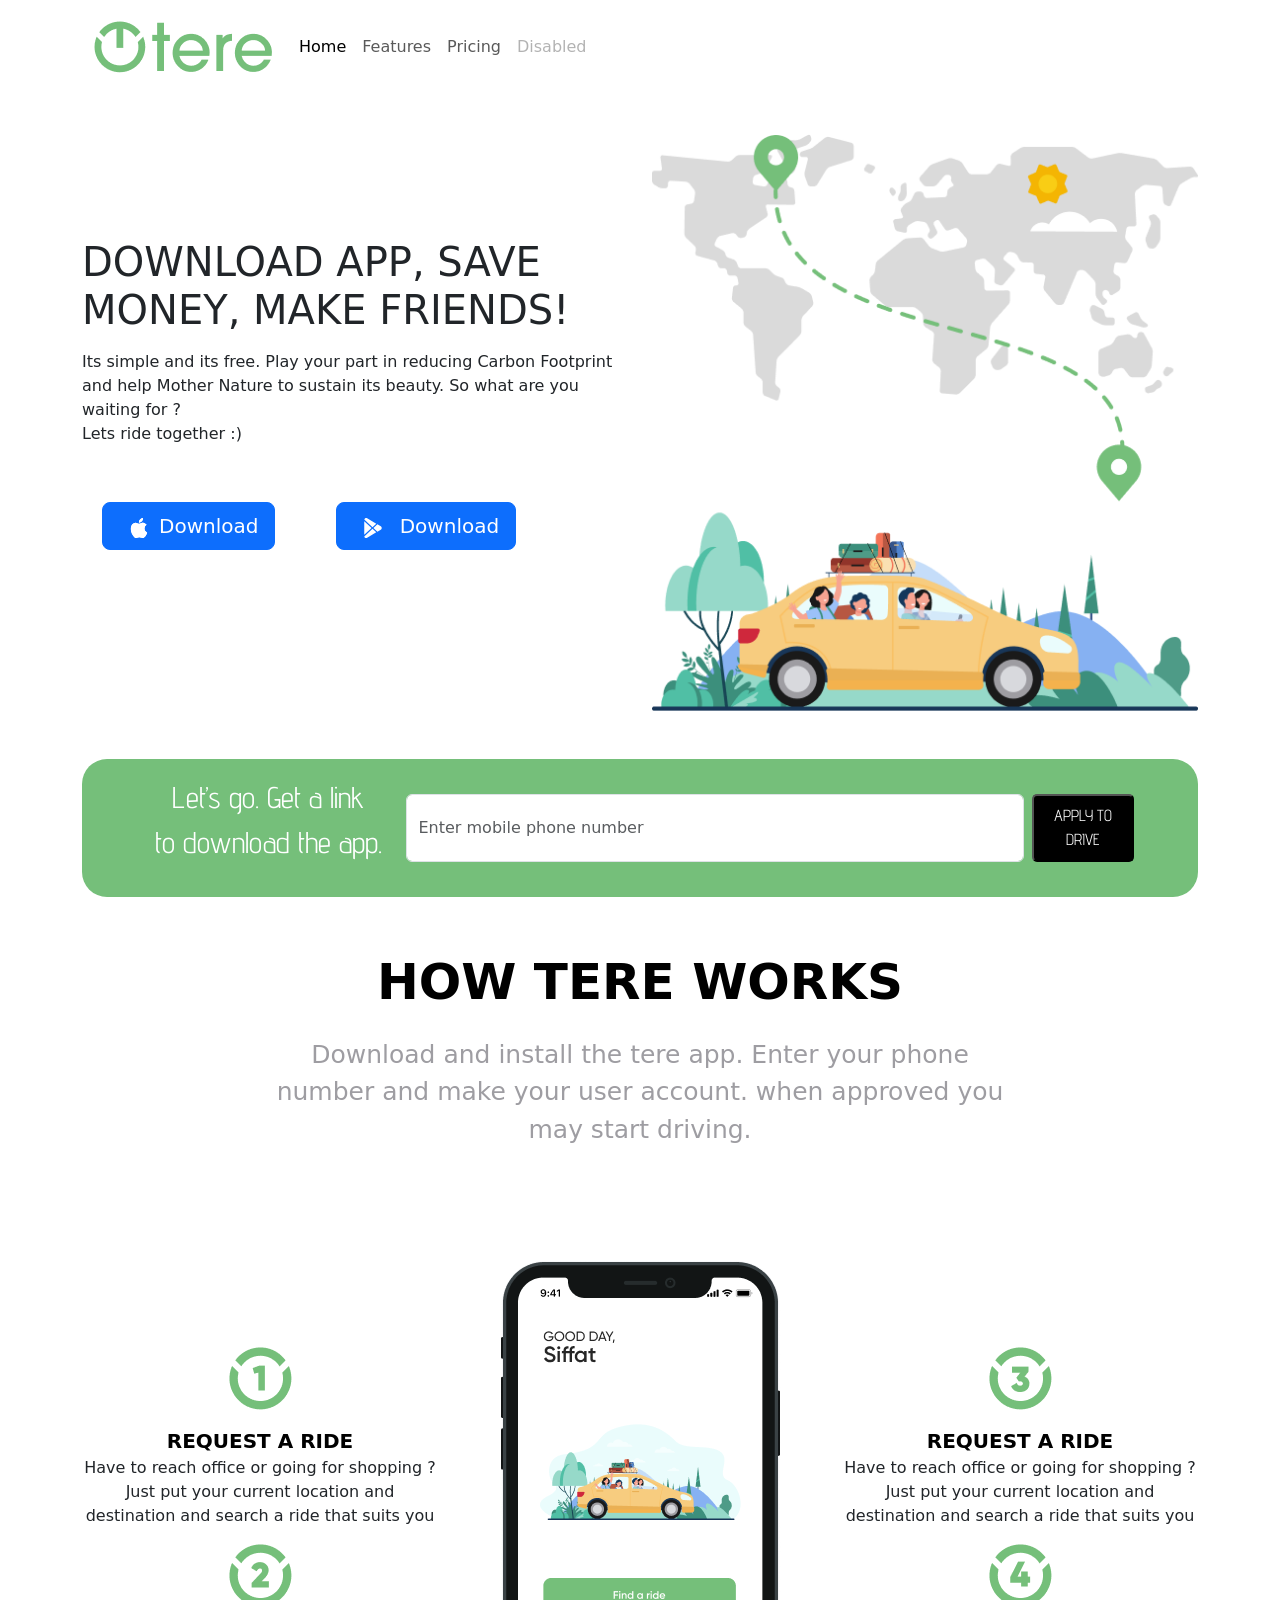
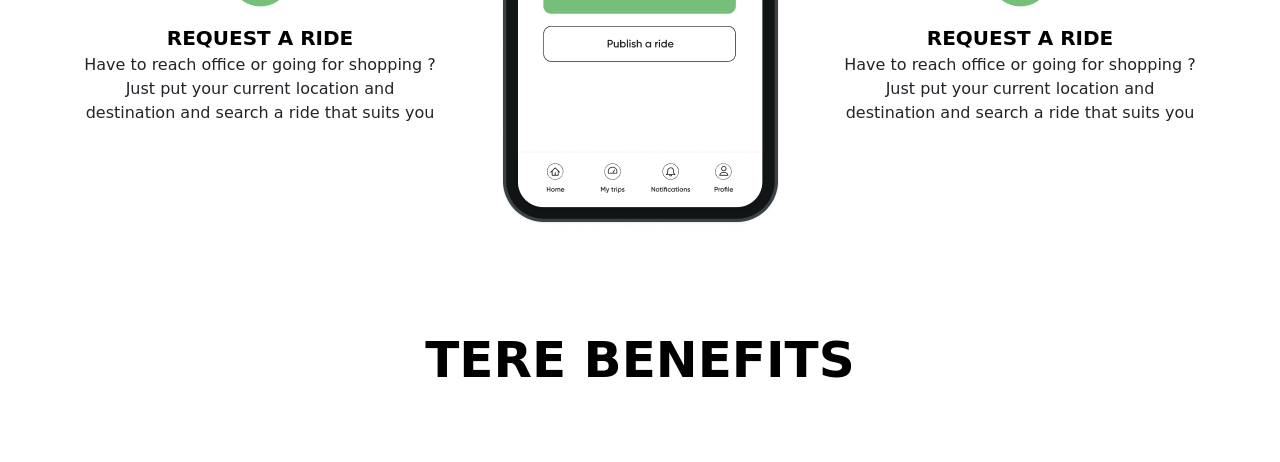
==== index.html @ 5415f6df "nav,main search" ====
<!DOCTYPE html>
<html lang="en">
<head>
  <meta charset="UTF-8">
  <meta http-equiv="X-UA-Compatible" content="IE=edge">
  <meta name="viewport" content="width=device-width, initial-scale=1.0">
  <title>Otere</title>
  <link rel="stylesheet" href="styles/style.css">
  <link rel="preconnect" href="https://fonts.googleapis.com"><link rel="preconnect" href="https://fonts.gstatic.com" crossorigin><link href="https://fonts.googleapis.com/css2?family=Advent+Pro:wght@500;700&family=Nunito:wght@400;600;800&display=swap" rel="stylesheet">
  <link href="https://cdn.jsdelivr.net/npm/bootstrap@5.2.3/dist/css/bootstrap.min.css" rel="stylesheet" integrity="sha384-rbsA2VBKQhggwzxH7pPCaAqO46MgnOM80zW1RWuH61DGLwZJEdK2Kadq2F9CUG65" crossorigin="anonymous">
</body>
</head>
<body>
  <!-- Cozlov Alexei 10.12.2022 -->
  <header class="container my-2">
    <nav class="navbar navbar-expand-lg navbar-light bg-white">
      <div class="container-fluid">
        <img class="navbar-brand" href="#" src="styles/img/logo.png">
        <button class="navbar-toggler" type="button" data-bs-toggle="collapse" data-bs-target="#navbarNav" aria-controls="navbarNav" aria-expanded="false" aria-label="Toggle navigation">
          <span class="navbar-toggler-icon"></span>
        </button>
        <div class="collapse navbar-collapse" id="navbarNav">
          <ul class="navbar-nav">
            <li class="nav-item">
              <a class="nav-link active" aria-current="page" href="#">Home</a>
            </li>
            <li class="nav-item">
              <a class="nav-link" href="#">Features</a>
            </li>
            <li class="nav-item">
              <a class="nav-link" href="#">Pricing</a>
            </li>
            <li class="nav-item">
              <a class="nav-link disabled" href="#" tabindex="-1" aria-disabled="true">Disabled</a>
            </li>
          </ul>
        </div>
      </div>
    </nav>
  </header>
  <div class="container my-5 align-middle">
    <div class="row d-flex align-items-center" >
      <div class="col-md-6 col-sm-12">
        
        <header class="">
          <h1>DOWNLOAD APP,
            SAVE MONEY, MAKE
            FRIENDS!</h1>
        </header>
        <p class="my-3">Its simple and its free. Play your part in reducing Carbon Footprint and help Mother Nature to sustain its beauty. So what are you waiting for ? </br> 
          Lets ride together :) </p>
        <div class="row text-center my-5">
          <div class="col-md-5 ">
            <button type="button" class="btn btn-primary btn-lg my-2 button-market">
              <svg xmlns="http://www.w3.org/2000/svg" width="40" height="20" fill="currentColor" class="bi bi-apple" viewBox="0 0 16 16">
                <path d="M11.182.008C11.148-.03 9.923.023 8.857 1.18c-1.066 1.156-.902 2.482-.878 2.516.024.034 1.52.087 2.475-1.258.955-1.345.762-2.391.728-2.43Zm3.314 11.733c-.048-.096-2.325-1.234-2.113-3.422.212-2.189 1.675-2.789 1.698-2.854.023-.065-.597-.79-1.254-1.157a3.692 3.692 0 0 0-1.563-.434c-.108-.003-.483-.095-1.254.116-.508.139-1.653.589-1.968.607-.316.018-1.256-.522-2.267-.665-.647-.125-1.333.131-1.824.328-.49.196-1.422.754-2.074 2.237-.652 1.482-.311 3.83-.067 4.56.244.729.625 1.924 1.273 2.796.576.984 1.34 1.667 1.659 1.899.319.232 1.219.386 1.843.067.502-.308 1.408-.485 1.766-.472.357.013 1.061.154 1.782.539.571.197 1.111.115 1.652-.105.541-.221 1.324-1.059 2.238-2.758.347-.79.505-1.217.473-1.282Z"/>
                <path d="M11.182.008C11.148-.03 9.923.023 8.857 1.18c-1.066 1.156-.902 2.482-.878 2.516.024.034 1.52.087 2.475-1.258.955-1.345.762-2.391.728-2.43Zm3.314 11.733c-.048-.096-2.325-1.234-2.113-3.422.212-2.189 1.675-2.789 1.698-2.854.023-.065-.597-.79-1.254-1.157a3.692 3.692 0 0 0-1.563-.434c-.108-.003-.483-.095-1.254.116-.508.139-1.653.589-1.968.607-.316.018-1.256-.522-2.267-.665-.647-.125-1.333.131-1.824.328-.49.196-1.422.754-2.074 2.237-.652 1.482-.311 3.83-.067 4.56.244.729.625 1.924 1.273 2.796.576.984 1.34 1.667 1.659 1.899.319.232 1.219.386 1.843.067.502-.308 1.408-.485 1.766-.472.357.013 1.061.154 1.782.539.571.197 1.111.115 1.652-.105.541-.221 1.324-1.059 2.238-2.758.347-.79.505-1.217.473-1.282Z"/>
              </svg>Download</button>
          </div>
          <div class="col-md-5">
            <button type="button" class="btn btn-primary btn-lg my-2">
              <svg xmlns="http://www.w3.org/2000/svg" width="40" height="20" fill="currentColor" class="bi bi-google-play" viewBox="0 0 16 16">
                <path d="M14.222 9.374c1.037-.61 1.037-2.137 0-2.748L11.528 5.04 8.32 8l3.207 2.96 2.694-1.586Zm-3.595 2.116L7.583 8.68 1.03 14.73c.201 1.029 1.36 1.61 2.303 1.055l7.294-4.295ZM1 13.396V2.603L6.846 8 1 13.396ZM1.03 1.27l6.553 6.05 3.044-2.81L3.333.215C2.39-.341 1.231.24 1.03 1.27Z"/>
              </svg> Download</button>
          </div>
        </div>
      </div>
      <div class="col-md-6 col-sm-12">
        <img class = "w-100"src="styles/img/main.png" alt="main img">
      </div>
    </div>
  </div>
  <section class="container">
    <nav class="navbar navbar-light input-number">
      <div class="container-fluid text-center d-flex justify-content-center">
        <a class="navbar-brand p-2"><p class="input-text">Let’s go. Get a link</br>
          to download the app.</p></a>
        <form class="d-flex col-md-8 col-sm-12 my-2">
          <input class="form-control me-2" type="search" placeholder="Enter mobile phone number" aria-label="Enter mobile phone number">
          <button class="btn-input p-2" type="submit">APPLY TO DRIVE</button>
        </form>
      </div>
    </nav>
  </section>
  <section class="container my-5 text-center">
    <div class="row d-flex ">
      <header class="col-md-12"><p class="tere-works-header">HOW TERE WORKS</p></header>
      <div class="col-md-12"><p class="tere-works-text">Download and install the tere app. Enter your phone</br> number and make your user account. when approved you<br> may start driving.</p></div>
    </div>
    <div class="row my-5 d-flex align-items-center ">
      <div class="col-md-4 col-sm-12 ">
        <div class="row ">
          <figure><img src="styles/img/number1.png" alt="1"></figure>
          <header class="tere-works-info-title  ">REQUEST A RIDE</header>
        <p class="tere-works-info-text">Have to reach office or going for shopping ? 
          Just put your current location and destination and search a ride that suits you</p>
        </div>
        <div class="row">
          <figure><img src="styles/img/number2.png" alt="2"></figure>
          <header class="tere-works-info-title">REQUEST A RIDE</header>
        <p class="tere-works-info-text">Have to reach office or going for shopping ? 
          Just put your current location and destination and search a ride that suits you</p>
        </div>
      </div>
      <div class="col-md-4 col-sm-12 my-5"><img class="" src="styles/img/phone.png" alt="phone"></div>
      <div class="col-md-4 col-sm-12"> 
        <div class="row">
        <figure><img src="styles/img/number4.png" alt="1"></figure>
        <header class="tere-works-info-title">REQUEST A RIDE</header>
        <p class="tere-works-info-text">Have to reach office or going for shopping ? 
          Just put your current location and destination and search a ride that suits you</p>
      </div>
      <div class="row">
        <figure><img src="styles/img/number3.png" alt="2"></figure>
        <header class="tere-works-info-title">REQUEST A RIDE</header>
        <p class="tere-works-info-text">Have to reach office or going for shopping ? 
          Just put your current location and destination and search a ride that suits you</p>
      </div>
      </div>
    </div>
    </div>
  </section>
  <section class="container my-5">
    <div class="row text-center">
      <header class="col-md-12"><p class="tere-works-header">TERE BENEFITS</p></header>
    </div>
    <div class="row ">
      <div class="col-md-8 col-sm-12"></div>
      <div class="col-md-8 col-sm-12"></div>
    </div>
  </section>


  <script src="https://cdn.jsdelivr.net/npm/bootstrap@5.2.3/dist/js/bootstrap.bundle.min.js" integrity="sha384-kenU1KFdBIe4zVF0s0G1M5b4hcpxyD9F7jL+jjXkk+Q2h455rYXK/7HAuoJl+0I4" crossorigin="anonymous"></script> 
</body>
<!-- cozlov -->
</html>
---- styles/style.css ----
body{
  background: #ADACAC;
}
.input-number{
  background: #75BF7A;
  border-radius: 25px;
}
.input-text{
  color: #fff;
  font-family: 'Advent Pro', sans-serif;
  font-size: 30px;
}
.btn-input{
  background: #000000;
  color: #fff;
  border-radius: 5px;
  font-family: 'Advent Pro', sans-serif;
}

.btn-input :hover {
  background: #fff;
}

/* tere works */
.tere-works-header{
  color: #000000;
  font-weight: 700;
  font-size: 50px;
}
.tere-works-text{
  color: #9E9DA2;
  font-size: 25px;
}
.tere-works-info-title{
  color: #000000;
  font-weight: 700;
  font-size: 20px;
}
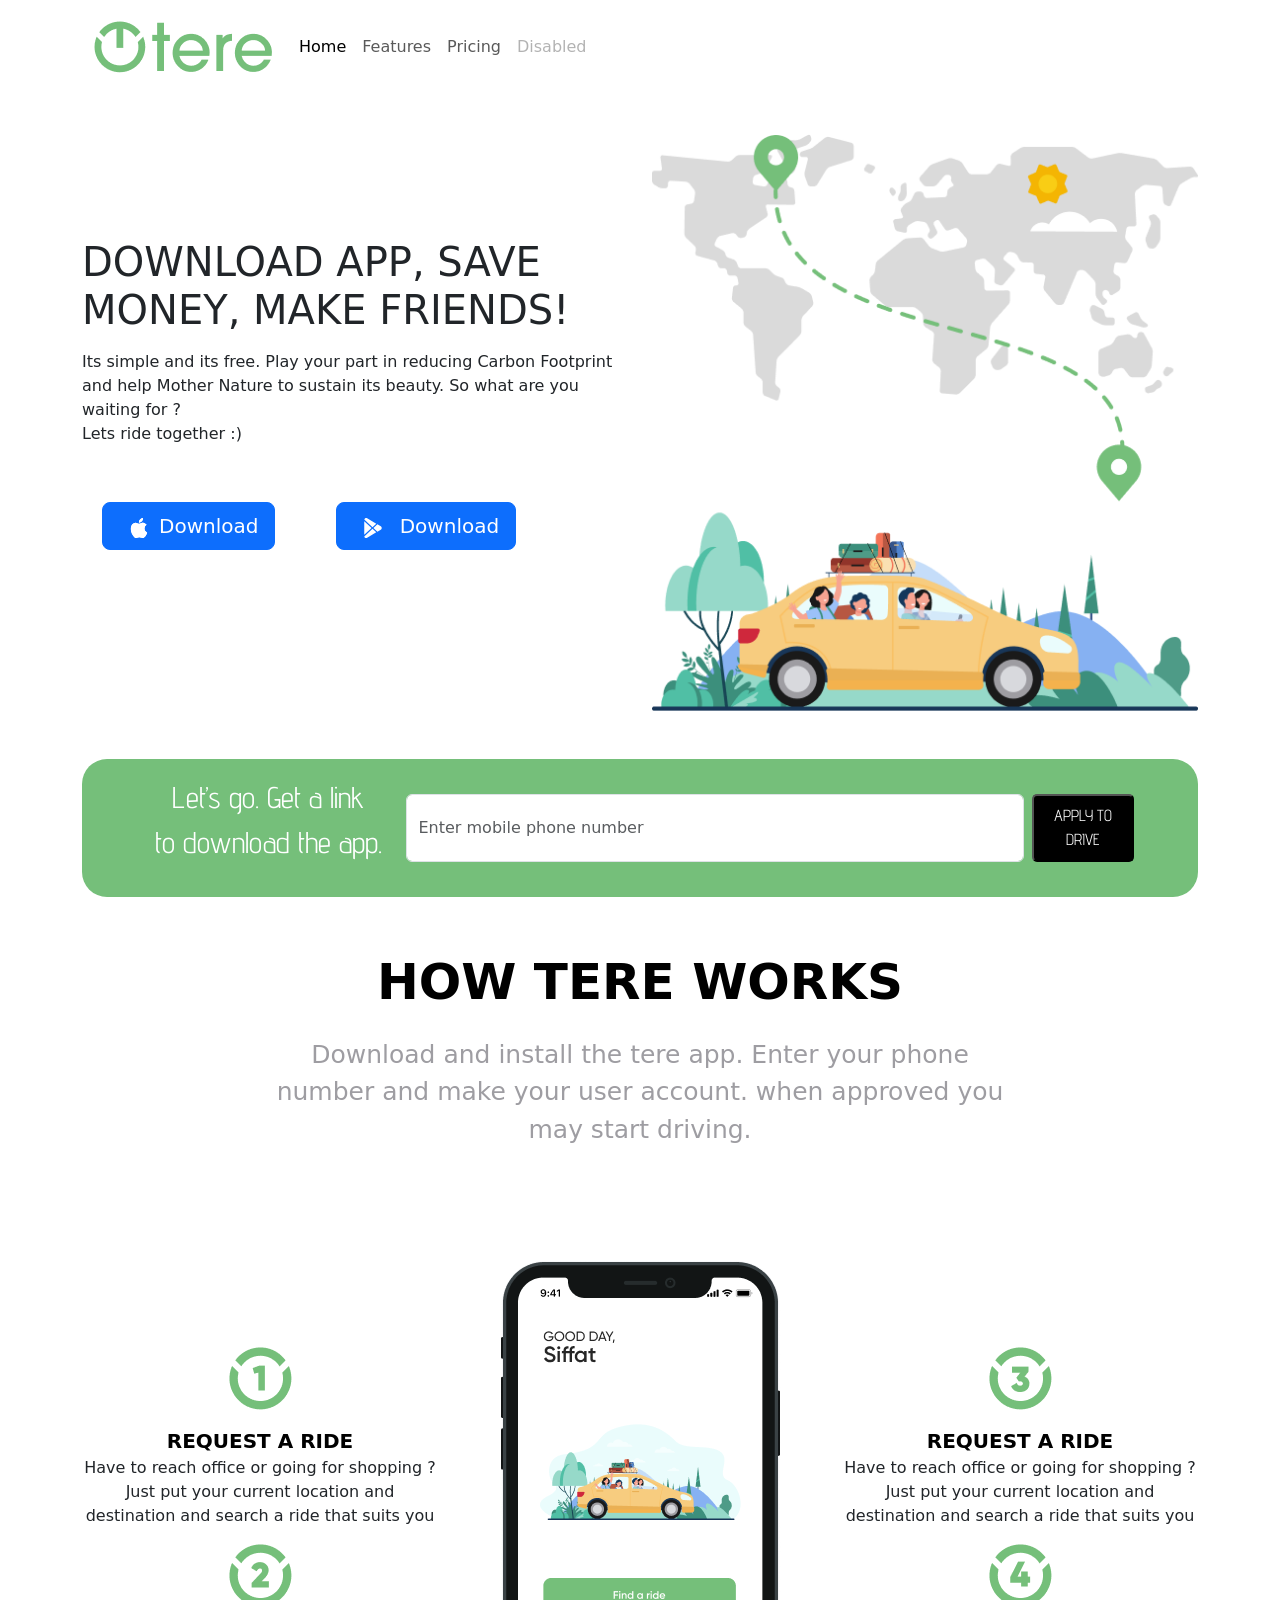
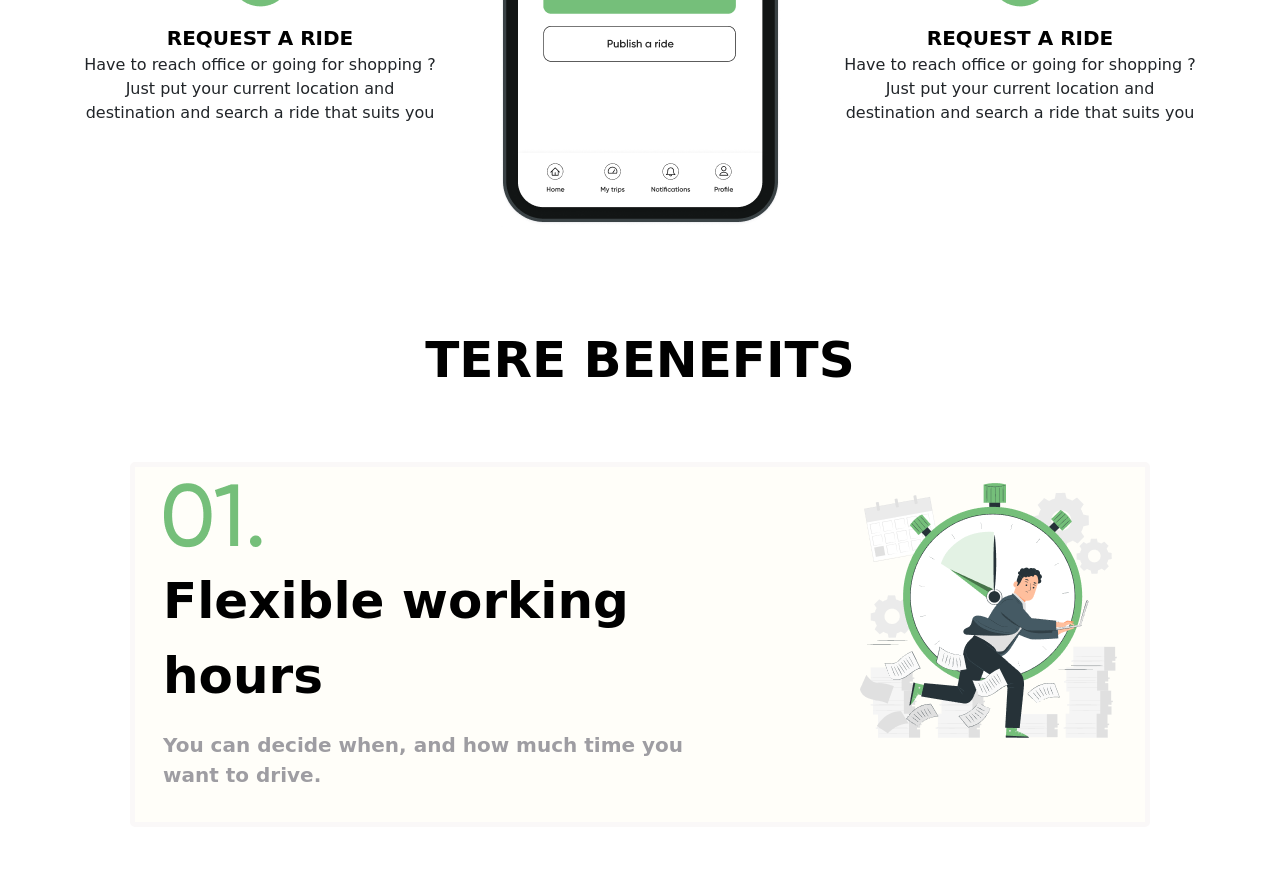
==== commit ad22a890: "update benefits" ====
--- a/index.html
+++ b/index.html
@@ -120,13 +120,24 @@
     </div>
     </div>
   </section>
-  <section class="container my-5">
+  <section class="container my-5 ">
     <div class="row text-center">
       <header class="col-md-12"><p class="tere-works-header">TERE BENEFITS</p></header>
     </div>
-    <div class="row ">
-      <div class="col-md-8 col-sm-12"></div>
-      <div class="col-md-8 col-sm-12"></div>
+    <div class="row benefits-item p-3 m-5">
+      <div class="col-md-7 col-sm-12 ">
+        <div class="row">
+          <figure><img class="" src="styles/img/01..png" alt="01"></figure>
+          <p class="benefits-info-title ">Flexible working hours</p>
+          <p class="benefits-info-text " >You can decide when, and how much
+            time you want to drive.</p>
+        </div>
+      </div>
+      <div class="col-md-5 col-sm-12 d-flex justify-content-end">
+        <div class="row ">
+          <figure><img src="styles/img/Frame-1.png" alt=""></figure>
+        </div>
+      </div>
     </div>
   </section>
 
--- a/styles/style.css
+++ b/styles/style.css
@@ -36,3 +36,19 @@
   font-weight: 700;
   font-size: 20px;
 }
+/* benefits */
+.benefits-item{
+  border: 5px #faf8f8 solid;
+  border-radius: 5px;
+  background: rgb(255, 254, 249);}
+
+.benefits-info-title{
+  color: #000000;
+  font-weight: 700;
+  font-size: 50px;
+}
+.benefits-info-text{
+  color: #9E9DA2;
+  font-weight: 700;
+  font-size: 20px;
+}
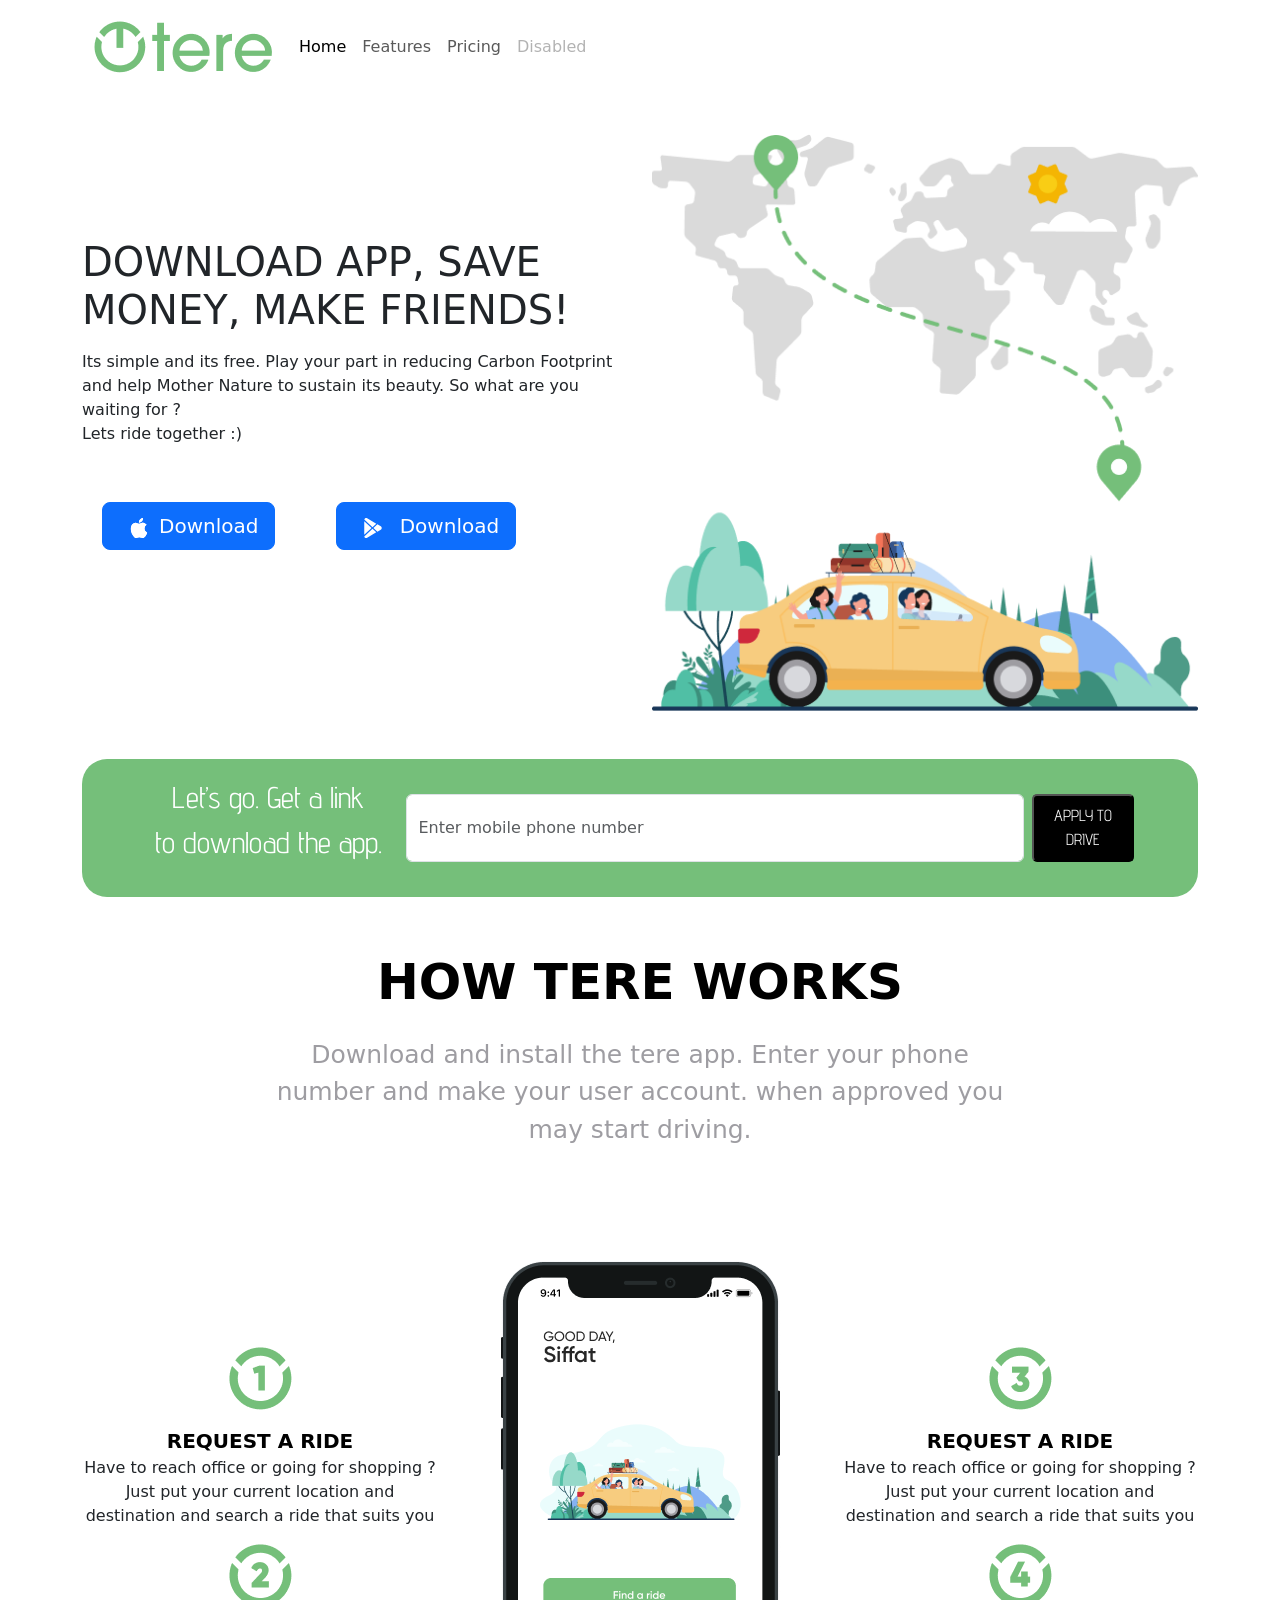
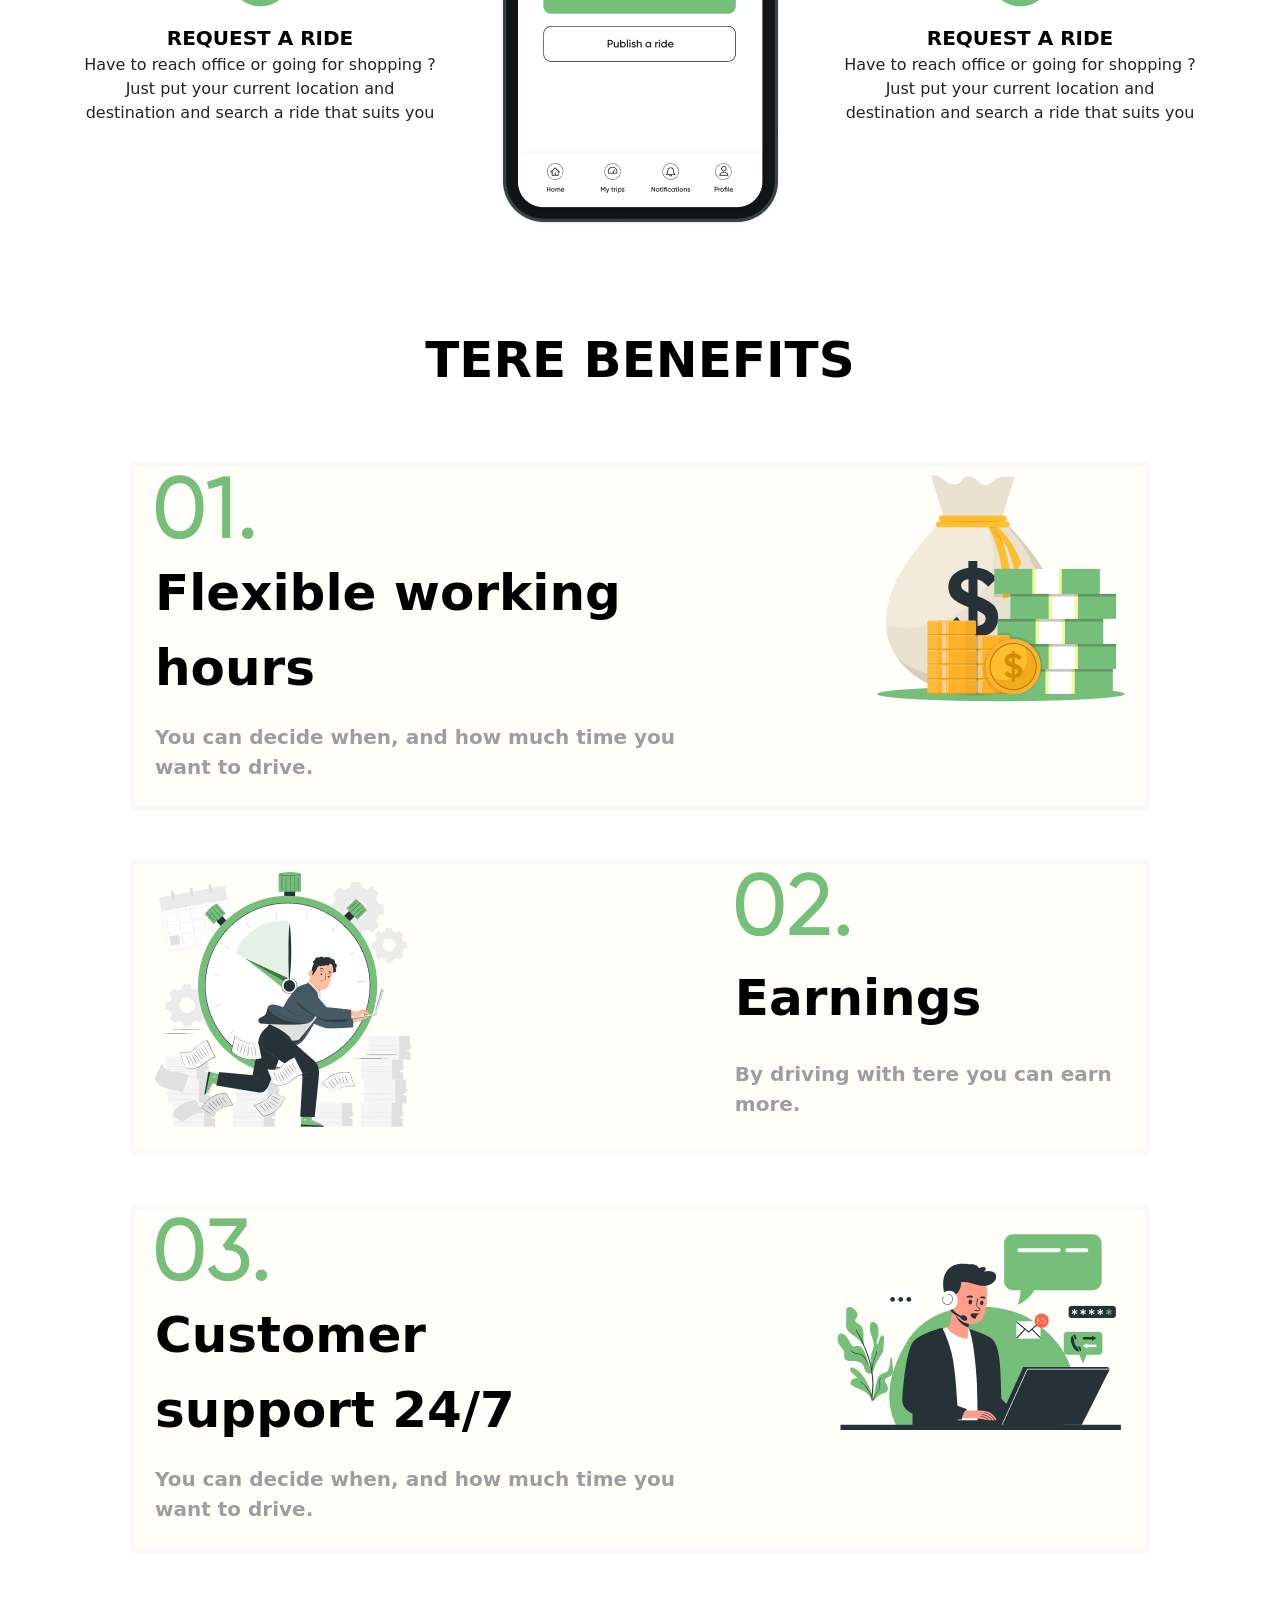
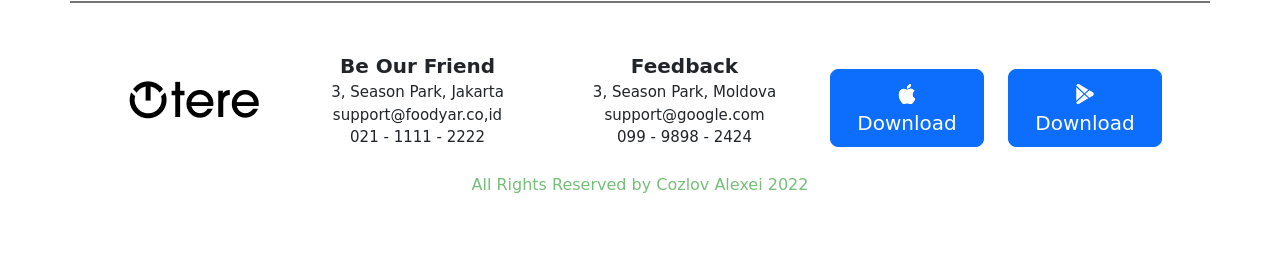
==== commit 2c759085: "footer" ====
--- a/index.html
+++ b/index.html
@@ -124,7 +124,7 @@
     <div class="row text-center">
       <header class="col-md-12"><p class="tere-works-header">TERE BENEFITS</p></header>
     </div>
-    <div class="row benefits-item p-3 m-5">
+    <div class="row benefits-item p-2 m-5">
       <div class="col-md-7 col-sm-12 ">
         <div class="row">
           <figure><img class="" src="styles/img/01..png" alt="01"></figure>
@@ -135,12 +135,76 @@
       </div>
       <div class="col-md-5 col-sm-12 d-flex justify-content-end">
         <div class="row ">
+          <figure><img src="styles/img/Frame.png" alt=""></figure>
+        </div>
+      </div>
+    </div>
+    <div class="row benefits-item p-2 m-5">
+      <div class="col-md-7 col-sm-12 ">
+        <div class="row">
           <figure><img src="styles/img/Frame-1.png" alt=""></figure>
         </div>
       </div>
+      <div class="col-md-5 col-sm-12 d-flex justify-content-end">
+        <div class="row ">
+          
+          <figure><img class="" src="styles/img/02..png" alt="01"></figure>
+          <p class="benefits-info-title ">Earnings</p>
+          <p class="benefits-info-text " >By driving with tere you can 
+            earn more.</p>
+        </div>
+      </div>
+    </div>
+    <div class="row benefits-item p-2 m-5">
+      <div class="col-md-7 col-sm-12 ">
+        <div class="row">
+          <figure><img class="" src="styles/img/03..png" alt="01"></figure>
+          <p class="benefits-info-title ">Customer</br>
+            support 24/7</p>
+          <p class="benefits-info-text " >You can decide when, and how much
+            time you want to drive.</p>
+        </div>
+      </div>
+      <div class="col-md-5 col-sm-12 d-flex justify-content-end">
+        <div class="row ">
+          <figure><img class="w-100" src="styles/img/Frame-2.png" alt=""></figure>
+        </div>
+      </div>
     </div>
   </section>
-
+<footer class="container p-5 text-center">
+  <div class="row d-flex align-items-center text-sm-left">
+    <div class="col-md-2 col-sm-12">
+      <figure><img src="styles/img/black-logo.png" alt="black-logo"></figure>
+    </div>
+    <div class="col-md-3 col-sm-12">
+      <header class="footer-header-title">Be Our Friend</header>
+      <p class="footer-header-text"> 3, Season Park, Jakarta</br>
+        support@foodyar.co,id</br>
+        021 - 1111 - 2222</p>
+    </div>
+    <div class="col-md-3 col-sm-12">
+      <header class="footer-header-title">Feedback</header>
+      <p class="footer-header-text"> 3, Season Park, Moldova</br>
+        support@google.com</br>
+        099 - 9898 - 2424</p>
+    </div>
+    <div class="col-md-2 col-sm-12">
+    <button type="button" class="btn btn-primary btn-lg my-2 button-market">
+              <svg xmlns="http://www.w3.org/2000/svg" width="40" height="20" fill="currentColor" class="bi bi-apple" viewBox="0 0 16 16">
+                <path d="M11.182.008C11.148-.03 9.923.023 8.857 1.18c-1.066 1.156-.902 2.482-.878 2.516.024.034 1.52.087 2.475-1.258.955-1.345.762-2.391.728-2.43Zm3.314 11.733c-.048-.096-2.325-1.234-2.113-3.422.212-2.189 1.675-2.789 1.698-2.854.023-.065-.597-.79-1.254-1.157a3.692 3.692 0 0 0-1.563-.434c-.108-.003-.483-.095-1.254.116-.508.139-1.653.589-1.968.607-.316.018-1.256-.522-2.267-.665-.647-.125-1.333.131-1.824.328-.49.196-1.422.754-2.074 2.237-.652 1.482-.311 3.83-.067 4.56.244.729.625 1.924 1.273 2.796.576.984 1.34 1.667 1.659 1.899.319.232 1.219.386 1.843.067.502-.308 1.408-.485 1.766-.472.357.013 1.061.154 1.782.539.571.197 1.111.115 1.652-.105.541-.221 1.324-1.059 2.238-2.758.347-.79.505-1.217.473-1.282Z"/>
+                <path d="M11.182.008C11.148-.03 9.923.023 8.857 1.18c-1.066 1.156-.902 2.482-.878 2.516.024.034 1.52.087 2.475-1.258.955-1.345.762-2.391.728-2.43Zm3.314 11.733c-.048-.096-2.325-1.234-2.113-3.422.212-2.189 1.675-2.789 1.698-2.854.023-.065-.597-.79-1.254-1.157a3.692 3.692 0 0 0-1.563-.434c-.108-.003-.483-.095-1.254.116-.508.139-1.653.589-1.968.607-.316.018-1.256-.522-2.267-.665-.647-.125-1.333.131-1.824.328-.49.196-1.422.754-2.074 2.237-.652 1.482-.311 3.83-.067 4.56.244.729.625 1.924 1.273 2.796.576.984 1.34 1.667 1.659 1.899.319.232 1.219.386 1.843.067.502-.308 1.408-.485 1.766-.472.357.013 1.061.154 1.782.539.571.197 1.111.115 1.652-.105.541-.221 1.324-1.059 2.238-2.758.347-.79.505-1.217.473-1.282Z"/>
+              </svg>Download</button>
+    </div>
+    <div class="col-md-2 col-sm-12">
+      <button type="button" class="btn btn-primary btn-lg my-2">
+        <svg xmlns="http://www.w3.org/2000/svg" width="40" height="20" fill="currentColor" class="bi bi-google-play" viewBox="0 0 16 16">
+          <path d="M14.222 9.374c1.037-.61 1.037-2.137 0-2.748L11.528 5.04 8.32 8l3.207 2.96 2.694-1.586Zm-3.595 2.116L7.583 8.68 1.03 14.73c.201 1.029 1.36 1.61 2.303 1.055l7.294-4.295ZM1 13.396V2.603L6.846 8 1 13.396ZM1.03 1.27l6.553 6.05 3.044-2.81L3.333.215C2.39-.341 1.231.24 1.03 1.27Z"/>
+        </svg> Download</button>
+    </div>
+  </div>
+  <p class="copyrights  py-2">All Rights Reserved by Cozlov Alexei 2022</p>
+</footer>
 
   <script src="https://cdn.jsdelivr.net/npm/bootstrap@5.2.3/dist/js/bootstrap.bundle.min.js" integrity="sha384-kenU1KFdBIe4zVF0s0G1M5b4hcpxyD9F7jL+jjXkk+Q2h455rYXK/7HAuoJl+0I4" crossorigin="anonymous"></script> 
 </body>
--- a/styles/style.css
+++ b/styles/style.css
@@ -22,33 +22,48 @@
 }
 
 /* tere works */
-.tere-works-header{
+.tere-works-header {
   color: #000000;
   font-weight: 700;
   font-size: 50px;
 }
-.tere-works-text{
+.tere-works-text {
   color: #9E9DA2;
   font-size: 25px;
 }
-.tere-works-info-title{
+.tere-works-info-title {
   color: #000000;
   font-weight: 700;
   font-size: 20px;
 }
 /* benefits */
-.benefits-item{
+.benefits-item {
   border: 5px #faf8f8 solid;
   border-radius: 5px;
   background: rgb(255, 254, 249);}
 
-.benefits-info-title{
+.benefits-info-title {
   color: #000000;
   font-weight: 700;
   font-size: 50px;
 }
-.benefits-info-text{
+.benefits-info-text {
   color: #9E9DA2;
   font-weight: 700;
   font-size: 20px;
 }
+/* footer */
+footer {
+  border-top: 2px #757575 solid;
+}
+.footer-header-title {
+  font-size: 20px;
+  font-weight: 700;
+}
+.footer-header-text{
+  font-size: 15px;
+  font-weight: 400;
+}
+.copyrights{
+  color: #75BF7A;
+}
